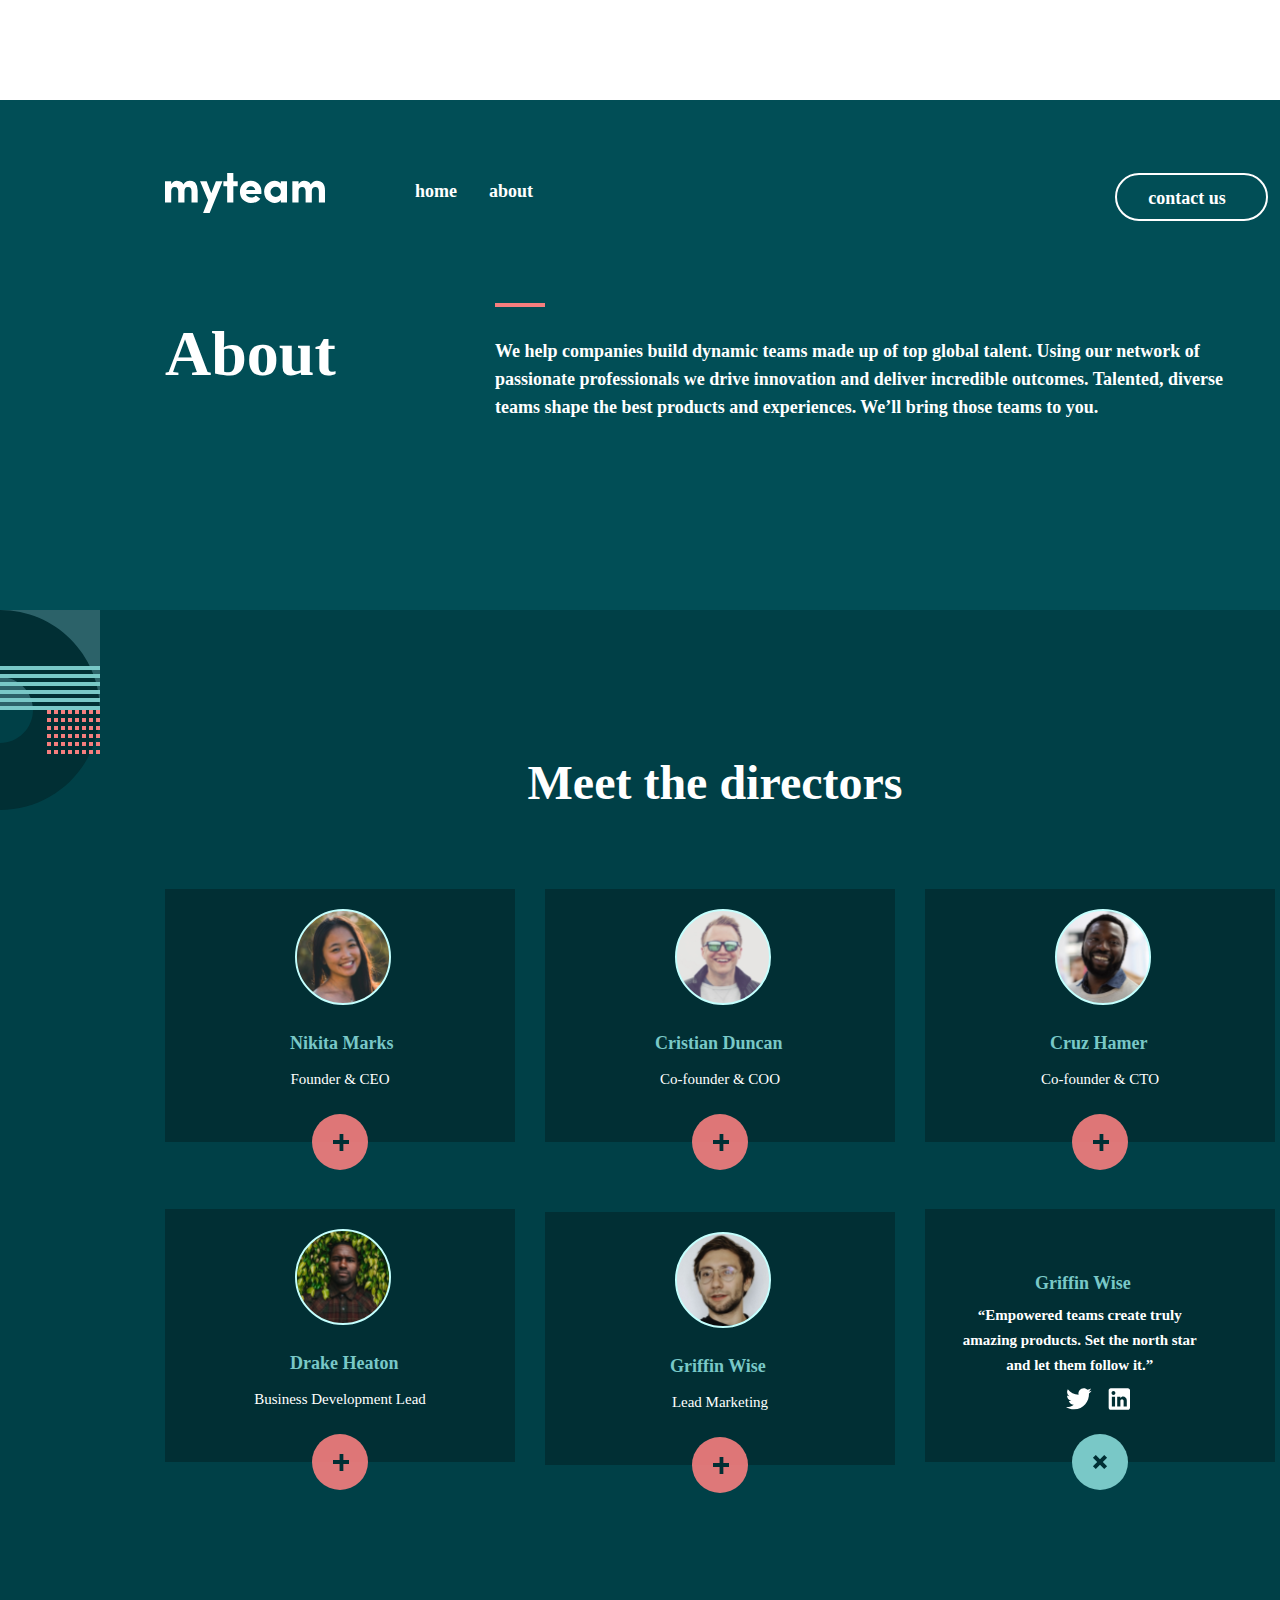
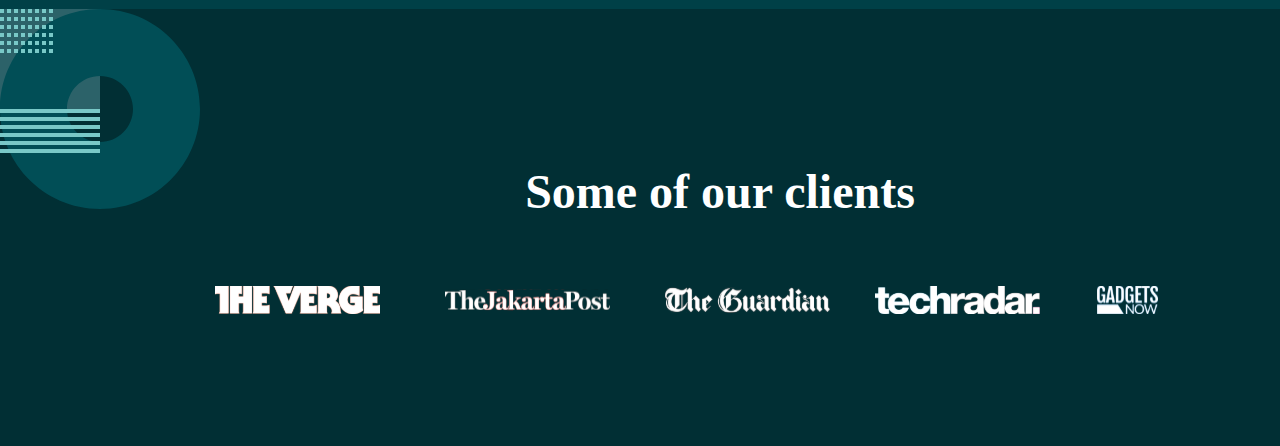
==== pages/about.html @ f1528652 "fbvb" ====
<!DOCTYPE html>
<html lang="en">
  <head>
    <meta charset="UTF-8" />
    <meta http-equiv="X-UA-Compatible" content="IE=edge" />
    <meta name="viewport" content="width=device-width, initial-scale=1.0" />
    <title>Document</title>
    <link rel="stylesheet" href="../css/main.css" />
  </head>
  <body>
    <header>
      <div class="container about">
        <div class="about_ichki">
          <img src="../images/logo-h.svg" alt="" />
          <div class="about1">
            <nav>
              <ul class="about_list">
                <li class="about_items"><a href="">home</a></li>
                <li class="about_items"><a href="">about</a></li>
              </ul>
            </nav>
          </div>
          <div class="btn">
            <p class="btn_text">contact us</p>
          </div>
          <h2 class="about2_about">About</h2>
          <p class="df"></p>
          <p class="fd">
            We help companies build dynamic teams made up of top global talent.
            Using our network of passionate professionals we drive innovation
            and deliver incredible outcomes. Talented, diverse teams shape the
            best products and experiences. We’ll bring those teams to you.
          </p>
          <img class="about2_img" src="../images/dumalog19.svg" alt="" />
        </div>
      </div>
    </header>
    <main>
      <div class="container main">
        <img class="main-img_about" src="../images/dumalog29.svg" alt="" />
        <div class="main_ichki">
          <p class="the">Meet the directors</p>
          <div class="main_rk1">
            <img class="nikita" src="../images/nikita.svg" alt="" />
            <p class="nikita_text">Nikita Marks</p>
            <p class="nikita_text2">Founder & CEO</p>
            <img class="nikita_plyus" src="../images/Group11.svg" alt="" />
          </div>
          <div class="main_rk2">
            <img class="nikita2" src="../images/cristian.svg" alt="" />
            <p class="nikita_text_2">Cristian Duncan</p>
            <p class="nikita_text3">Co-founder & COO</p>
            <img class="nikita_plyus" src="../images/Group11.svg" alt="" />
          </div>
          <div class="main_rk3">
            <img class="nikita22" src="../images/cruz.svg" alt="" />
            <p class="nikita_text_22">Cruz Hamer</p>
            <p class="nikita_text33">Co-founder & CTO</p>
            <img class="nikita_plyus" src="../images/Group11.svg" alt="" />
          </div>
          <div class="main_rk4">
            <img class="nikita22" src="../images/drake.svg" alt="" />
            <p class="nikita_text_22">Drake Heaton</p>
            <p class="nikita_text33">Business Development Lead</p>
            <img class="nikita_plyus" src="../images/Group11.svg" alt="" />
          </div>
          <div class="main_rk5">
            <img class="nikita22" src="../images/griffin.svg" alt="" />
            <p class="nikita_text_22">Griffin Wise</p>
            <p class="nikita_text33">Lead Marketing</p>
            <img class="nikita_plyus" src="../images/Group11.svg" alt="" />
          </div>
          <div class="main_rk6">
            <p class="nikita_text_222">Griffin Wise</p>
            <p class="nikita_text333">
              “Empowered teams create truly amazing products. Set the north star
              and let them follow it.”
            </p>
            <img class="nikita_plyus" src="../images/kok.svg" alt="" />
            <img class="lela" src="../images/Group09.svg" alt="" />
          </div>
          <img class="aq" src="../images/directors-rect.svg" alt="" />
        </div>
      </div>
      <div class="container main2">
        <img class="cli" src="../images/clients-circle.svg" alt="" />
        <p class="of">Some of our clients</p>
        <img class="ver" src="../images/the-verge.svg" alt="">
        <img class="ver2" src="../images/the-jakarta-post.svg" alt="">
        <img class="ver3" src="../images/the-guardian.svg" alt="">
        <img class="ver4" src="../images/techradar.svg" alt="">
        <img class="ver5" src="../images/gadgets-now.svg" alt="">




      </div>
    </main>
    <footer></footer>
  </body>
</html>
---- css/main.css ----
@charset "UTF-8";
/*
* Prefixed by https://autoprefixer.github.io
* PostCSS: v8.4.14,
* Autoprefixer: v10.4.7
* Browsers: last 4 version
*/
/*! normalize.css v8.0.1 | MIT License | github.com/necolas/normalize.css */
/* Document
   ========================================================================== */
/**
 * 1. Correct the line height in all browsers.
 * 2. Prevent adjustments of font size after orientation changes in iOS.
 */
html {
  line-height: 1.15; /* 1 */
  -webkit-text-size-adjust: 100%; /* 2 */
}

/* Sections
   ========================================================================== */
/**
 * Remove the margin in all browsers.
 */
body {
  margin: 0;
}

/**
 * Render the `main` element consistently in IE.
 */
main {
  display: block;
}

/**
 * Correct the font size and margin on `h1` elements within `section` and
 * `article` contexts in Chrome, Firefox, and Safari.
 */
h1 {
  font-size: 2em;
  margin: 0.67em 0;
}

/* Grouping content
   ========================================================================== */
/**
 * 1. Add the correct box sizing in Firefox.
 * 2. Show the overflow in Edge and IE.
 */
hr {
  box-sizing: content-box; /* 1 */
  height: 0; /* 1 */
  overflow: visible; /* 2 */
}

/**
 * 1. Correct the inheritance and scaling of font size in all browsers.
 * 2. Correct the odd `em` font sizing in all browsers.
 */
pre {
  font-family: monospace, monospace; /* 1 */
  font-size: 1em; /* 2 */
}

/* Text-level semantics
   ========================================================================== */
/**
 * Remove the gray background on active links in IE 10.
 */
a {
  background-color: transparent;
}

/**
 * 1. Remove the bottom border in Chrome 57-
 * 2. Add the correct text decoration in Chrome, Edge, IE, Opera, and Safari.
 */
abbr[title] {
  border-bottom: none; /* 1 */
  text-decoration: underline; /* 2 */
  -webkit-text-decoration: underline dotted;
  text-decoration: underline dotted; /* 2 */
}

/**
 * Add the correct font weight in Chrome, Edge, and Safari.
 */
b,
strong {
  font-weight: bolder;
}

/**
 * 1. Correct the inheritance and scaling of font size in all browsers.
 * 2. Correct the odd `em` font sizing in all browsers.
 */
code,
kbd,
samp {
  font-family: monospace, monospace; /* 1 */
  font-size: 1em; /* 2 */
}

/**
 * Add the correct font size in all browsers.
 */
small {
  font-size: 80%;
}

/**
 * Prevent `sub` and `sup` elements from affecting the line height in
 * all browsers.
 */
sub,
sup {
  font-size: 75%;
  line-height: 0;
  position: relative;
  vertical-align: baseline;
}

sub {
  bottom: -0.25em;
}

sup {
  top: -0.5em;
}

/* Embedded content
   ========================================================================== */
/**
 * Remove the border on images inside links in IE 10.
 */
img {
  border-style: none;
}

/* Forms
   ========================================================================== */
/**
 * 1. Change the font styles in all browsers.
 * 2. Remove the margin in Firefox and Safari.
 */
button,
input,
optgroup,
select,
textarea {
  font-family: inherit; /* 1 */
  font-size: 100%; /* 1 */
  line-height: 1.15; /* 1 */
  margin: 0; /* 2 */
}

/**
 * Show the overflow in IE.
 * 1. Show the overflow in Edge.
 */
button,
input {
  /* 1 */
  overflow: visible;
}

/**
 * Remove the inheritance of text transform in Edge, Firefox, and IE.
 * 1. Remove the inheritance of text transform in Firefox.
 */
button,
select {
  /* 1 */
  text-transform: none;
}

/**
 * Correct the inability to style clickable types in iOS and Safari.
 */
button,
[type=button],
[type=reset],
[type=submit] {
  -webkit-appearance: button;
}

/**
 * Remove the inner border and padding in Firefox.
 */
button::-moz-focus-inner,
[type=button]::-moz-focus-inner,
[type=reset]::-moz-focus-inner,
[type=submit]::-moz-focus-inner {
  border-style: none;
  padding: 0;
}

/**
 * Restore the focus styles unset by the previous rule.
 */
button:-moz-focusring,
[type=button]:-moz-focusring,
[type=reset]:-moz-focusring,
[type=submit]:-moz-focusring {
  outline: 1px dotted ButtonText;
}

/**
 * Correct the padding in Firefox.
 */
fieldset {
  padding: 0.35em 0.75em 0.625em;
}

/**
 * 1. Correct the text wrapping in Edge and IE.
 * 2. Correct the color inheritance from `fieldset` elements in IE.
 * 3. Remove the padding so developers are not caught out when they zero out
 *    `fieldset` elements in all browsers.
 */
legend {
  box-sizing: border-box; /* 1 */
  color: inherit; /* 2 */
  display: table; /* 1 */
  max-width: 100%; /* 1 */
  padding: 0; /* 3 */
  white-space: normal; /* 1 */
}

/**
 * Add the correct vertical alignment in Chrome, Firefox, and Opera.
 */
progress {
  vertical-align: baseline;
}

/**
 * Remove the default vertical scrollbar in IE 10+.
 */
textarea {
  overflow: auto;
}

/**
 * 1. Add the correct box sizing in IE 10.
 * 2. Remove the padding in IE 10.
 */
[type=checkbox],
[type=radio] {
  box-sizing: border-box; /* 1 */
  padding: 0; /* 2 */
}

/**
 * Correct the cursor style of increment and decrement buttons in Chrome.
 */
[type=number]::-webkit-inner-spin-button,
[type=number]::-webkit-outer-spin-button {
  height: auto;
}

/**
 * 1. Correct the odd appearance in Chrome and Safari.
 * 2. Correct the outline style in Safari.
 */
[type=search] {
  -webkit-appearance: textfield; /* 1 */
  outline-offset: -2px; /* 2 */
}

/**
 * Remove the inner padding in Chrome and Safari on macOS.
 */
[type=search]::-webkit-search-decoration {
  -webkit-appearance: none;
}

/**
 * 1. Correct the inability to style clickable types in iOS and Safari.
 * 2. Change font properties to `inherit` in Safari.
 */
::-webkit-file-upload-button {
  -webkit-appearance: button; /* 1 */
  font: inherit; /* 2 */
}

/* Interactive
   ========================================================================== */
/*
 * Add the correct display in Edge, IE 10+, and Firefox.
 */
details {
  display: block;
}

/*
 * Add the correct display in all browsers.
 */
summary {
  display: list-item;
}

/* Misc
   ========================================================================== */
/**
 * Add the correct display in IE 10+.
 */
template {
  display: none;
}

/**
 * Add the correct display in IE 10.
 */
[hidden] {
  display: none;
}

body * {
  margin: 0;
  padding: 0;
  box-sizing: border-box;
}
body html {
  height: 100%;
  scroll-behavior: smooth;
}
body ul,
body ol {
  list-style: none;
}
body a {
  text-decoration: none;
  color: inherit;
}

.container {
  display: flex;
  margin-left: auto;
  margin-right: auto;
}

.header-container {
  /* Mask */
  position: absolute;
  width: 1440px;
  height: 700px;
  left: 0px;
  right: 0%;
  top: 100px;
  bottom: 0%;
  background: rgb(1, 78, 86);
}
.header-container .header_logo {
  /* Group 29 */
  position: absolute;
  width: 1110px;
  height: 48px;
  left: 165px;
  right: 165px;
  top: 73px;
  bottom: 2404px;
}
.header-container .logo_img {
  /* myteam */
  position: absolute;
  width: 159.95px;
  height: 40px;
  left: 16px;
  right: -164.95px;
  top: 10px;
  bottom: -77px;
}
.header-container .nav_item {
  display: flex;
  margin-top: 15px;
  margin-left: 250px;
  gap: 30px;
}
.header-container .nav_list {
  /* home */
  width: 49px;
  height: 28px;
  left: 400px;
  right: 6%;
  top: 100px;
  bottom: 0;
  color: rgb(255, 255, 255);
  font-family: Livvic;
  font-size: 18px;
  font-weight: 600;
  line-height: 28px;
  letter-spacing: 0px;
  text-align: left;
}
.header-container .rectangle {
  /* Rectangle */
  position: absolute;
  width: 153px;
  height: 48px;
  left: 940px;
  top: 0px;
  box-sizing: border-box;
  border: 2px solid rgb(255, 255, 255);
  border-radius: 24px;
}
.header-container .rectangle-text {
  /* contact us */
  position: absolute;
  width: 88px;
  height: 28px;
  left: 20.92%;
  right: 21.57%;
  top: 9px;
  bottom: 11px;
  color: rgb(255, 255, 255);
  font-family: Livvic;
  font-size: 18px;
  font-weight: 600;
  line-height: 28px;
  letter-spacing: 0px;
  text-align: left;
}
.header-container .logo_dumalog {
  position: absolute;
  left: 0px;
  right: -100px;
  top: 250px;
  bottom: -250px;
}
.header-container .logo_img1 {
  /* Find the best talent */
  position: absolute;
  width: 635px;
  height: 200px;
  left: 165px;
  right: 310px;
  top: 250px;
  bottom: -250px;
  font-family: Livvic;
  font-size: 100px;
  font-weight: 700;
  line-height: 100px;
  letter-spacing: 0px;
  text-align: left;
}
.header-container .logo-text1 {
  /* Find the best talent */
  position: absolute;
  width: 635px;
  height: 200px;
  left: 150px;
  right: 310px;
  top: 250px;
  bottom: -250px;
  font-family: Livvic;
  font-size: 100px;
  font-weight: 700;
  line-height: 100px;
  letter-spacing: 0px;
  text-align: left;
  color: azure;
}
.header-container .talant {
  color: rgb(246, 126, 126);
}
.header-container .hr {
  /* Rectangle */
  position: absolute;
  width: 50px;
  height: 4px;
  left: 930px;
  right: 88.76%;
  top: 280px;
  bottom: 97.95%;
  background: rgb(111, 215, 214);
}
.header-container .header-text-p {
  /* Finding the right pe */
  position: absolute;
  width: 445px;
  height: 112px;
  left: 840px;
  right: 0%;
  top: 348px;
  bottom: 0;
  color: rgb(255, 255, 255);
  font-family: Livvic;
  font-size: 18px;
  font-weight: 600;
  line-height: 28px;
  letter-spacing: 0px;
  text-align: left;
}
.header-container .logo_dumakog_2 {
  /* Oval Copy 2 */
  position: absolute;
  left: 920.51px;
  right: -1050.51px;
  top: 600px;
  bottom: -600px;
}

.sektion1 {
  /* Mask */
  position: absolute;
  width: 1440px;
  height: 684px;
  left: 0px;
  right: 0%;
  top: 798px;
  bottom: 0%;
  background: rgb(1, 47, 52);
}
.sektion1 .sektion_ichki {
  /* Group 19 */
  position: absolute;
  width: 1110px;
  height: 404px;
  left: 165px;
  top: 140px;
  bottom: -560px;
}
.sektion1 .sektion-text-p {
  /* Build & manage distr */
  position: absolute;
  width: 445px;
  height: 144px;
  left: 0px;
  right: -165px;
  top: 60px;
  bottom: -840px;
  color: rgb(255, 255, 255);
  font-family: Livvic;
  font-size: 48px;
  font-weight: 700;
  line-height: 48px;
  letter-spacing: 0px;
  text-align: left;
}
.sektion1 .rk {
  /* Rectangle */
  position: absolute;
  /* Rectangle */
  position: absolute;
  width: 50px;
  height: 4px;
  left: 0%;
  right: 88.76%;
  top: 10px;
  bottom: 97.95%;
  background: rgb(246, 126, 126);
}
.sektion1 .brat {
  /* Rectangle */
  position: absolute;
  width: 156px;
  height: 64px;
  left: 525px;
  right: -735px;
  top: 60px;
  bottom: -898px;
}
.sektion1 .brat_text {
  /* Experienced Individu */
  position: absolute;
  width: 445px;
  height: 28px;
  left: 650px;
  right: 0%;
  top: 50px;
  bottom: 66px;
  color: rgb(246, 126, 126);
  font-family: Livvic;
  font-size: 18px;
  font-weight: 700;
  line-height: 28px;
  letter-spacing: 0px;
  text-align: left;
}
.sektion1 .brat_text-p {
  /* Our network is made */
  position: absolute;
  width: 445px;
  height: 50px;
  left: 650px;
  right: 0%;
  top: 84px;
  bottom: 0;
  color: rgb(255, 255, 255);
  font-family: Livvic;
  font-size: 15px;
  font-weight: 600;
  line-height: 25px;
  letter-spacing: 0px;
  text-align: left;
  opacity: 0.8;
}
.sektion1 .brat2 {
  /* Combined Shape */
  position: absolute;
  width: 56px;
  height: 56px;
  left: 575px;
  right: -719px;
  top: 175px;
  bottom: -1008px;
}
.sektion1 .brat2_text-p {
  /* Easy to Implement */
  position: absolute;
  width: 445px;
  height: 28px;
  left: 650px;
  right: 0%;
  top: 170px;
  bottom: 66px;
  color: rgb(246, 126, 126);
  font-family: Livvic;
  font-size: 18px;
  font-weight: 700;
  line-height: 28px;
  letter-spacing: 0px;
  text-align: left;
}
.sektion1 .brat2_text-p2 {
  /* Our processes have b */
  position: absolute;
  width: 445px;
  height: 50px;
  left: 650px;
  right: 0%;
  top: 204px;
  bottom: 0;
  color: rgb(255, 255, 255);
  font-family: Livvic;
  font-size: 15px;
  font-weight: 600;
  line-height: 25px;
  letter-spacing: 0px;
  text-align: left;
  opacity: 0.8;
}
.sektion1 .brat3 {
  /* icon-feature-productivity */
  position: absolute;
  width: 72px;
  height: 72px;
  left: 560px;
  right: -267px;
  top: 280px;
  bottom: -1128px;
}
.sektion1 .brat3-p {
  /* Enhanced Productivit */
  position: absolute;
  width: 445px;
  height: 28px;
  left: 650px;
  right: 0%;
  top: 280px;
  bottom: 66px;
  color: rgb(246, 126, 126);
  font-family: Livvic;
  font-size: 18px;
  font-weight: 700;
  line-height: 28px;
  letter-spacing: 0px;
  text-align: left;
}
.sektion1 .brat3-2 {
  /* Our customized platf */
  position: absolute;
  width: 445px;
  height: 50px;
  left: 650px;
  right: 0%;
  top: 316px;
  bottom: 0;
  opacity: 0.8;
  color: rgb(255, 255, 255);
  font-family: Livvic;
  font-size: 15px;
  font-weight: 600;
  line-height: 25px;
  letter-spacing: 0px;
  text-align: left;
}
.sektion1 .dumalag22 {
  /* Group 8 */
  position: absolute;
  left: 1173px;
  right: -100px;
  top: 300px;
  bottom: 0;
}

.sektion2 {
  /* Mask */
  position: absolute;
  width: 1440px;
  height: 745px;
  left: 0%;
  right: 0%;
  top: 1482px;
  bottom: 0%;
  background: rgb(0, 64, 71);
}
.sektion2 .tortburchag {
  /* reviews-bg-left */
  position: absolute;
  width: 147px;
  height: 100px;
}
.sektion2 .sektion2_ichki {
  position: absolute;
  width: 1110px;
  height: 465px;
  left: 165px;
  right: 165px;
  top: 148px;
  bottom: 536px;
}
.sektion2 .ichki_text {
  /* Delivering real resu */
  position: absolute;
  width: 932px;
  height: 96px;
  left: 104px;
  right: -76px;
  top: 0px;
  bottom: -1155px;
  font-family: Livvic;
  font-size: 48px;
  font-weight: 700;
  line-height: 48px;
  letter-spacing: 0px;
  text-align: center;
  color: aliceblue;
}
.sektion2 .ichk_text_s {
  color: rgb(121, 200, 199);
}
.sektion2 .ichki_koment {
  /* Group 23 */
  position: relative;
  width: 1110px;
  height: 313px;
  top: 160px;
}
.sektion2 .ichki_qalampr_img {
  position: absolute;
  width: 67px;
  height: 56px;
  left: 11.94%;
  right: -211.94%;
  top: 0%;
  bottom: 0%;
}
.sektion2 .ichki_text2 {
  /* “The team perfectly */
  position: absolute;
  width: 350px;
  height: 100px;
  left: 0%;
  right: 68.47%;
  top: 36px;
  bottom: 177px;
  color: rgb(255, 255, 255);
  font-family: Livvic;
  font-size: 15px;
  font-weight: 600;
  line-height: 25px;
  letter-spacing: 0px;
  text-align: center;
}
.sektion2 .ichki_text-ism1 {
  /* Kady Baker */
  position: absolute;
  width: 350px;
  height: 28px;
  left: -1%;
  right: 0%;
  top: 160px;
  bottom: 20px;
  color: rgb(121, 200, 199);
  font-family: Livvic;
  font-size: 18px;
  font-weight: 700;
  line-height: 28px;
  letter-spacing: 0px;
  text-align: center;
}
.sektion2 .ichki_text-soxasi {
  /* Product Manager at B */
  position: absolute;
  width: 350px;
  height: 18px;
  left: -1%;
  right: 0%;
  top: 190px;
  bottom: 0;
  color: rgb(255, 255, 255);
  font-family: Livvic;
  font-size: 13px;
  font-weight: 500;
  line-height: 18px;
  letter-spacing: 0px;
  text-align: center;
}
.sektion2 .face {
  /* kady */
  position: absolute;
  width: 62px;
  height: 62px;
  left: 130px;
  top: 240px;
}
.sektion2 .ichki_qalampr2_img {
  position: absolute;
  width: 67px;
  height: 56px;
  left: 46.94%;
  right: -211.94%;
  top: 0%;
  bottom: 0%;
}
.sektion2 .ichki_text3 {
  /* “We needed to automa */
  position: absolute;
  width: 350px;
  height: 100px;
  left: 34.23%;
  right: 34.23%;
  top: 36px;
  bottom: 177px;
  color: rgb(255, 255, 255);
  font-family: Livvic;
  font-size: 15px;
  font-weight: 600;
  line-height: 25px;
  letter-spacing: 0px;
  text-align: center;
}
.sektion2 .ichki_text-ism2 {
  /* Aiysha Reese */
  position: absolute;
  width: 350px;
  height: 28px;
  left: 380px;
  right: 0%;
  top: 160px;
  bottom: 20px;
  color: rgb(121, 200, 199);
  font-family: Livvic;
  font-size: 18px;
  font-weight: 700;
  line-height: 28px;
  letter-spacing: 0px;
  text-align: center;
}
.sektion2 .ichki_text-soxasi2 {
  /* Founder of Manage */
  position: absolute;
  width: 350px;
  height: 18px;
  left: 376px;
  right: 0%;
  top: 190px;
  bottom: 0;
  color: rgb(255, 255, 255);
  font-family: Livvic;
  font-size: 13px;
  font-weight: 500;
  line-height: 18px;
  letter-spacing: 0px;
  text-align: center;
}
.sektion2 .face2 {
  /* kady */
  position: absolute;
  width: 62px;
  height: 62px;
  left: 520px;
  top: 240px;
}
.sektion2 .ichki_qalampr3_img {
  position: absolute;
  width: 67px;
  height: 56px;
  left: 900px;
  right: -211.94%;
  top: 0%;
  bottom: 0%;
}
.sektion2 .ichki_text4 {
  /* “We needed to automa */
  position: absolute;
  width: 350px;
  height: 100px;
  left: 760px;
  right: 34.23%;
  top: 36px;
  bottom: 177px;
  color: rgb(255, 255, 255);
  font-family: Livvic;
  font-size: 15px;
  font-weight: 600;
  line-height: 25px;
  letter-spacing: 0px;
  text-align: center;
}
.sektion2 .ichki_text-ism3 {
  position: absolute;
  width: 350px;
  height: 28px;
  left: 760px;
  right: 0%;
  top: 160px;
  bottom: 20px;
  color: rgb(121, 200, 199);
  font-family: Livvic;
  font-size: 18px;
  font-weight: 700;
  line-height: 28px;
  letter-spacing: 0px;
  text-align: center;
}
.sektion2 .ichki_text-soxasi3 {
  /* Founder of Manage */
  position: absolute;
  width: 350px;
  height: 18px;
  left: 760px;
  right: 0%;
  top: 190px;
  bottom: 0;
  color: rgb(255, 255, 255);
  font-family: Livvic;
  font-size: 13px;
  font-weight: 500;
  line-height: 18px;
  letter-spacing: 0px;
  text-align: center;
}
.sektion2 .face3 {
  /* kady */
  position: absolute;
  width: 62px;
  height: 62px;
  left: 907px;
  top: 240px;
}
.sektion2 .dumalog_rectangle11 {
  /* Oval Copy 2 */
  position: absolute;
  left: 1075px;
  top: 495px;
}

.sektion3 {
  /* Mask */
  position: absolute;
  width: 1440px;
  height: 200px;
  left: 0;
  right: 0;
  top: 2219px;
  bottom: -2129px;
  background: rgb(246, 126, 126);
}
.sektion3 .dumalog99 {
  /* Mask */
  position: absolute;
  left: 0;
  right: 0;
  top: 55px;
  bottom: -2129px;
}
.sektion3 .la {
  /* Group 34 */
  position: relative;
  width: 917px;
  height: 48px;
  left: 250px;
  top: 70px;
}
.sektion3 .la1 {
  color: rgb(1, 47, 52);
  font-family: Livvic;
  font-size: 48px;
  font-weight: 700;
  line-height: 48px;
  letter-spacing: 0px;
  text-align: left;
}
.sektion3 .rk3 {
  /* Rectangle */
  position: absolute;
  width: 153px;
  height: 48px;
  left: 750px;
  top: 0;
  box-sizing: border-box;
  border: 2px solid rgb(1, 47, 52);
  border-radius: 24px;
}
.sektion3 .rk3_text {
  /* contact us */
  position: absolute;
  width: 88px;
  height: 28px;
  left: 20.92%;
  right: 21.57%;
  top: 8px;
  bottom: 11px;
  color: rgb(1, 47, 52);
  font-family: Livvic;
  font-size: 18px;
  font-weight: 600;
  line-height: 28px;
  letter-spacing: 0px;
  text-align: left;
}

.footer {
  /* Rectangle Copy 3 */
  position: absolute;
  width: 1440px;
  height: 196px;
  left: 0;
  right: 0;
  top: 2409px;
  bottom: -229px;
  background: rgb(0, 37, 41);
}
.footer .footer_ichki-div {
  /* Group 30 */
  position: absolute;
  width: 730px;
  height: 100px;
  left: 250px;
  right: 34.23%;
  top: -50px;
  bottom: 0%;
}
.footer .footer_img {
  /* myteam */
  position: absolute;
  width: 159.95px;
  height: 40px;
  left: 160px;
  right: 0.03%;
  top: 50px;
  bottom: 0%;
}
.footer .nav-list_f {
  display: flex;
  gap: 30px;
  top: 100px;
}
.footer .nav-item-li {
  /* home */
  width: 49px;
  height: 28px;
  left: 10%;
  right: 65%;
  top: 100px;
  bottom: 0;
  color: rgb(255, 255, 255);
  font-family: Livvic;
  font-size: 18px;
  font-weight: 600;
  line-height: 28px;
  letter-spacing: 0px;
  text-align: left;
}
.footer .nav_div {
  /* Group 3 */
  position: absolute;
  width: 140px;
  height: 28px;
  left: 165px;
  right: 80.82%;
  top: 50%;
  bottom: 7%;
}
.footer .foter_paragrif {
  right: 0%;
  top: 0;
  bottom: 0;
  opacity: 0.6;
  color: rgb(255, 255, 255);
  font-family: Livvic;
  font-size: 15px;
  font-weight: 600;
  line-height: 25px;
  letter-spacing: 0px;
  text-align: left;
}
.footer .qwl {
  position: absolute;
  width: 104px;
  height: 24px;
  left: 999px;
  top: -50px;
  bottom: 76px;
  display: flex;
  gap: 15px;
}
.footer .pl {
  left: 10px;
  gap: 20px;
}
.footer .lp {
  /* Copyright 2020. All */
  position: absolute;
  width: 255px;
  height: 25px;
  left: -150px;
  right: 0%;
  top: 75px;
  bottom: 0;
  opacity: 0.6;
  color: rgb(255, 255, 255);
  font-family: Livvic;
  font-size: 15px;
  font-weight: 600;
  line-height: 25px;
  letter-spacing: 0px;
  text-align: right;
}

.about {
  /* Mask */
  margin-top: 100px;
  position: absolute;
  width: 1440px;
  height: 517px;
  left: 0%;
  right: 0%;
  top: 0%;
  bottom: 0%;
  background: rgb(1, 78, 86);
}
.about .about_ichki {
  /* Group 29 */
  position: absolute;
  width: 1110px;
  height: 48px;
  left: 165px;
  right: 165px;
  top: 73px;
  bottom: 396px;
}
.about .about1 {
  /* Group 3 */
  position: relative;
  width: 140px;
  height: 28px;
  left: 250px;
  top: -40px;
}
.about .about_list {
  display: flex;
  gap: 25px;
}
.about .about_items {
  /* home */
  width: 49px;
  height: 28px;
  left: 0%;
  right: 65%;
  top: 0;
  bottom: 0;
  color: rgb(255, 255, 255);
  font-family: Livvic;
  font-size: 18px;
  font-weight: 600;
  line-height: 28px;
  letter-spacing: 0px;
  text-align: left;
}
.about .btn {
  /* Rectangle */
  position: absolute;
  width: 153px;
  height: 48px;
  left: 950px;
  top: 0;
  box-sizing: border-box;
  border: 2px solid rgb(255, 255, 255);
  border-radius: 24px;
}
.about .btn_text {
  /* contact us */
  position: absolute;
  width: 88px;
  height: 28px;
  left: 20.92%;
  right: 21.57%;
  top: 9px;
  bottom: 11px;
  color: rgb(255, 255, 255);
  font-family: Livvic;
  font-size: 18px;
  font-weight: 600;
  line-height: 28px;
  letter-spacing: 0px;
  text-align: left;
}
.about .about2_about {
  /* About */
  position: absolute;
  width: 350px;
  height: 100px;
  left: 0px;
  right: 595px;
  top: 131px;
  bottom: -185px;
  color: rgb(255, 255, 255);
  font-family: Livvic;
  font-size: 64px;
  font-weight: 700;
  line-height: 100px;
  letter-spacing: 0px;
  text-align: left;
}
.about .df {
  /* Rectangle */
  position: absolute;
  width: 50px;
  height: 4px;
  left: 330px;
  right: 93.15%;
  top: 130px;
  bottom: 97.44%;
  background: rgb(246, 126, 126);
}
.about .fd {
  /* We help companies bu */
  position: absolute;
  width: 730px;
  height: 112px;
  left: 330px;
  right: 0%;
  top: 164px;
  bottom: 0;
  color: rgb(255, 255, 255);
  font-family: Livvic;
  font-size: 18px;
  font-weight: 600;
  line-height: 28px;
  letter-spacing: 0px;
  text-align: left;
}
.about .about2_img {
  position: absolute;
  left: 1175px;
  top: 244px;
}

.main {
  /* Mask */
  position: absolute;
  width: 1440px;
  height: 1002px;
  left: 0px;
  right: 0px;
  top: 610px;
  bottom: 0%;
  background: rgb(0, 64, 71);
}
.main .main-img_about {
  position: absolute;
}
.main .main_ichki {
  /* Group 18 */
  position: absolute;
  width: 1110px;
  height: 610px;
  left: 165px;
  right: -165px;
  top: 279px;
  bottom: -657px;
}
.main .the {
  /* Meet the directors */
  position: absolute;
  width: 920px;
  height: 48px;
  left: 90px;
  top: -130px;
  bottom: 17px;
  color: rgb(255, 255, 255);
  font-family: Livvic;
  font-size: 48px;
  font-weight: 700;
  line-height: 48px;
  letter-spacing: 0px;
  text-align: center;
}
.main .main_rk1 {
  /* Rectangle */
  position: absolute;
  width: 350px;
  height: 253px;
  left: 0px;
  right: 0%;
  top: 0px;
  bottom: 9.96%;
  background: rgb(1, 47, 52);
}
.main .nikita {
  /* nikita */
  position: absolute;
  width: 96px;
  height: 96px;
  left: 130px;
  top: 20px;
}
.main .nikita_text {
  /* Nikita Marks */
  position: absolute;
  width: 302px;
  height: 28px;
  left: 125px;
  right: 0%;
  top: 140px;
  bottom: 25px;
  color: rgb(121, 200, 199);
  font-family: Livvic;
  font-size: 18px;
  font-weight: 700;
  line-height: 28px;
  letter-spacing: 0px;
}
.main .nikita_text2 {
  /* Founder & CEO */
  position: absolute;
  width: 302px;
  height: 25px;
  left: 24px;
  right: 0%;
  top: 178px;
  bottom: 0;
  color: rgb(255, 255, 255);
  font-family: Livvic;
  font-size: 15px;
  font-weight: 500;
  line-height: 25px;
  letter-spacing: 0px;
  text-align: center;
}
.main .nikita_plyus {
  /* Oval */
  position: absolute;
  width: 56px;
  height: 56px;
  left: 147px;
  right: -147px;
  top: 225px;
  bottom: -225px;
}
.main .main_rk2 {
  /* Rectangle */
  position: absolute;
  width: 350px;
  height: 253px;
  left: 380px;
  right: 0%;
  top: 0px;
  bottom: 9.96%;
  background: rgb(1, 47, 52);
}
.main .nikita2 {
  position: absolute;
  width: 96px;
  height: 96px;
  left: 130px;
  top: 20px;
}
.main .nikita_text_2 {
  /* Nikita Marks */
  position: absolute;
  width: 302px;
  height: 28px;
  left: 110px;
  right: 0%;
  top: 140px;
  bottom: 25px;
  color: rgb(121, 200, 199);
  font-family: Livvic;
  font-size: 18px;
  font-weight: 700;
  line-height: 28px;
  letter-spacing: 0px;
}
.main .nikita_text3 {
  /* Founder & CEO */
  position: absolute;
  width: 302px;
  height: 25px;
  left: 24px;
  right: 0%;
  top: 178px;
  bottom: 0;
  color: rgb(255, 255, 255);
  font-family: Livvic;
  font-size: 15px;
  font-weight: 500;
  line-height: 25px;
  letter-spacing: 0px;
  text-align: center;
}
.main .main_rk3 {
  /* Rectangle */
  position: absolute;
  width: 350px;
  height: 253px;
  left: 760px;
  right: 0%;
  top: 0px;
  bottom: 9.96%;
  background: rgb(1, 47, 52);
}
.main .nikita22 {
  position: absolute;
  width: 96px;
  height: 96px;
  left: 130px;
  top: 20px;
}
.main .nikita_text_22 {
  /* Nikita Marks */
  position: absolute;
  width: 302px;
  height: 28px;
  left: 125px;
  right: 0%;
  top: 140px;
  bottom: 25px;
  color: rgb(121, 200, 199);
  font-family: Livvic;
  font-size: 18px;
  font-weight: 700;
  line-height: 28px;
  letter-spacing: 0px;
}
.main .nikita_text33 {
  /* Founder & CEO */
  position: absolute;
  width: 302px;
  height: 25px;
  left: 24px;
  right: 0%;
  top: 178px;
  bottom: 0;
  color: rgb(255, 255, 255);
  font-family: Livvic;
  font-size: 15px;
  font-weight: 500;
  line-height: 25px;
  letter-spacing: 0px;
  text-align: center;
}
.main .main_rk4 {
  /* Rectangle */
  position: absolute;
  width: 350px;
  height: 253px;
  left: 0px;
  right: 0%;
  top: 320px;
  bottom: 9.96%;
  background: rgb(1, 47, 52);
}
.main .main_rk5 {
  /* Rectangle */
  position: absolute;
  width: 350px;
  height: 253px;
  left: 380px;
  right: 0%;
  top: 323px;
  bottom: 9.96%;
  background: rgb(1, 47, 52);
}
.main .main_rk6 {
  /* Rectangle */
  position: absolute;
  width: 350px;
  height: 253px;
  left: 760px;
  right: 0%;
  top: 320px;
  bottom: 9.96%;
  background: rgb(1, 47, 52);
}
.main .nikita_text_222 {
  /* Nikita Marks */
  position: absolute;
  width: 302px;
  height: 28px;
  left: 110px;
  right: 0%;
  top: 60px;
  bottom: 25px;
  color: rgb(121, 200, 199);
  font-family: Livvic;
  font-size: 18px;
  font-weight: 700;
  line-height: 28px;
  letter-spacing: 0px;
}
.main .nikita_text333 {
  /* “Empowered teams cre */
  position: absolute;
  width: 254px;
  height: 75px;
  left: 7.95%;
  right: 7.95%;
  top: 94px;
  bottom: 44px;
  color: rgb(255, 255, 255);
  font-family: Livvic;
  font-size: 15px;
  font-weight: 600;
  line-height: 25px;
  letter-spacing: 0px;
  text-align: center;
}
.main .aq {
  position: absolute;
  top: 620px;
  left: 1125px;
}
.main .lela {
  /* Path */
  position: absolute;
  width: 64px;
  height: 29.5px;
  left: 141px;
  right: -85px;
  top: 175px;
  bottom: -134.5px;
}

.main2 {
  /* Mask */
  position: absolute;
  width: 1440px;
  height: 437px;
  left: 0;
  right: 0;
  top: 1609px;
  bottom: -1519px;
  background: rgb(1, 47, 52);
}
.main2 .cli {
  /* Oval Copy 2 */
  position: absolute;
  width: 200px;
  height: 200px;
  left: 0;
  right: 0;
  top: 0px;
  bottom: -1519px;
}
.main2 .of {
  /* Some of our clients */
  position: absolute;
  width: 920px;
  height: 48px;
  left: 260px;
  right: 260px;
  top: 159px;
  bottom: -1270px;
  color: rgb(255, 255, 255);
  font-family: Livvic;
  font-size: 48px;
  font-weight: 700;
  line-height: 48px;
  letter-spacing: 0px;
  text-align: center;
}
.main2 .ver {
  /* Bitmap */
  position: absolute;
  width: 165px;
  height: 28px;
  left: 215px;
  right: -165px;
  top: 277px;
  bottom: -1777px;
}
.main2 .ver2 {
  position: absolute;
  width: 165px;
  height: 28px;
  left: 445px;
  right: -165px;
  top: 277px;
  bottom: -1777px;
}
.main2 .ver3 {
  position: absolute;
  width: 165px;
  height: 28px;
  left: 665px;
  right: -165px;
  top: 277px;
  bottom: -1777px;
}
.main2 .ver4 {
  position: absolute;
  width: 165px;
  height: 28px;
  left: 875px;
  right: -165px;
  top: 277px;
  bottom: -1777px;
}
.main2 .ver5 {
  position: absolute;
  width: 165px;
  height: 28px;
  left: 1045px;
  right: -165px;
  top: 277px;
  bottom: -1777px;
}

* {
  margin: 0;
  padding: 0;
  box-sizing: border-box;
}

html {
  height: 100%;
  scroll-behavior: smooth;
}

body {
  display: flex;
  justify-content: center;
  align-items: center;
  background: #fff;
}

ul,
ol {
  list-style: none;
}

a {
  text-decoration: none;
  color: inherit;
}/*# sourceMappingURL=main.css.map */
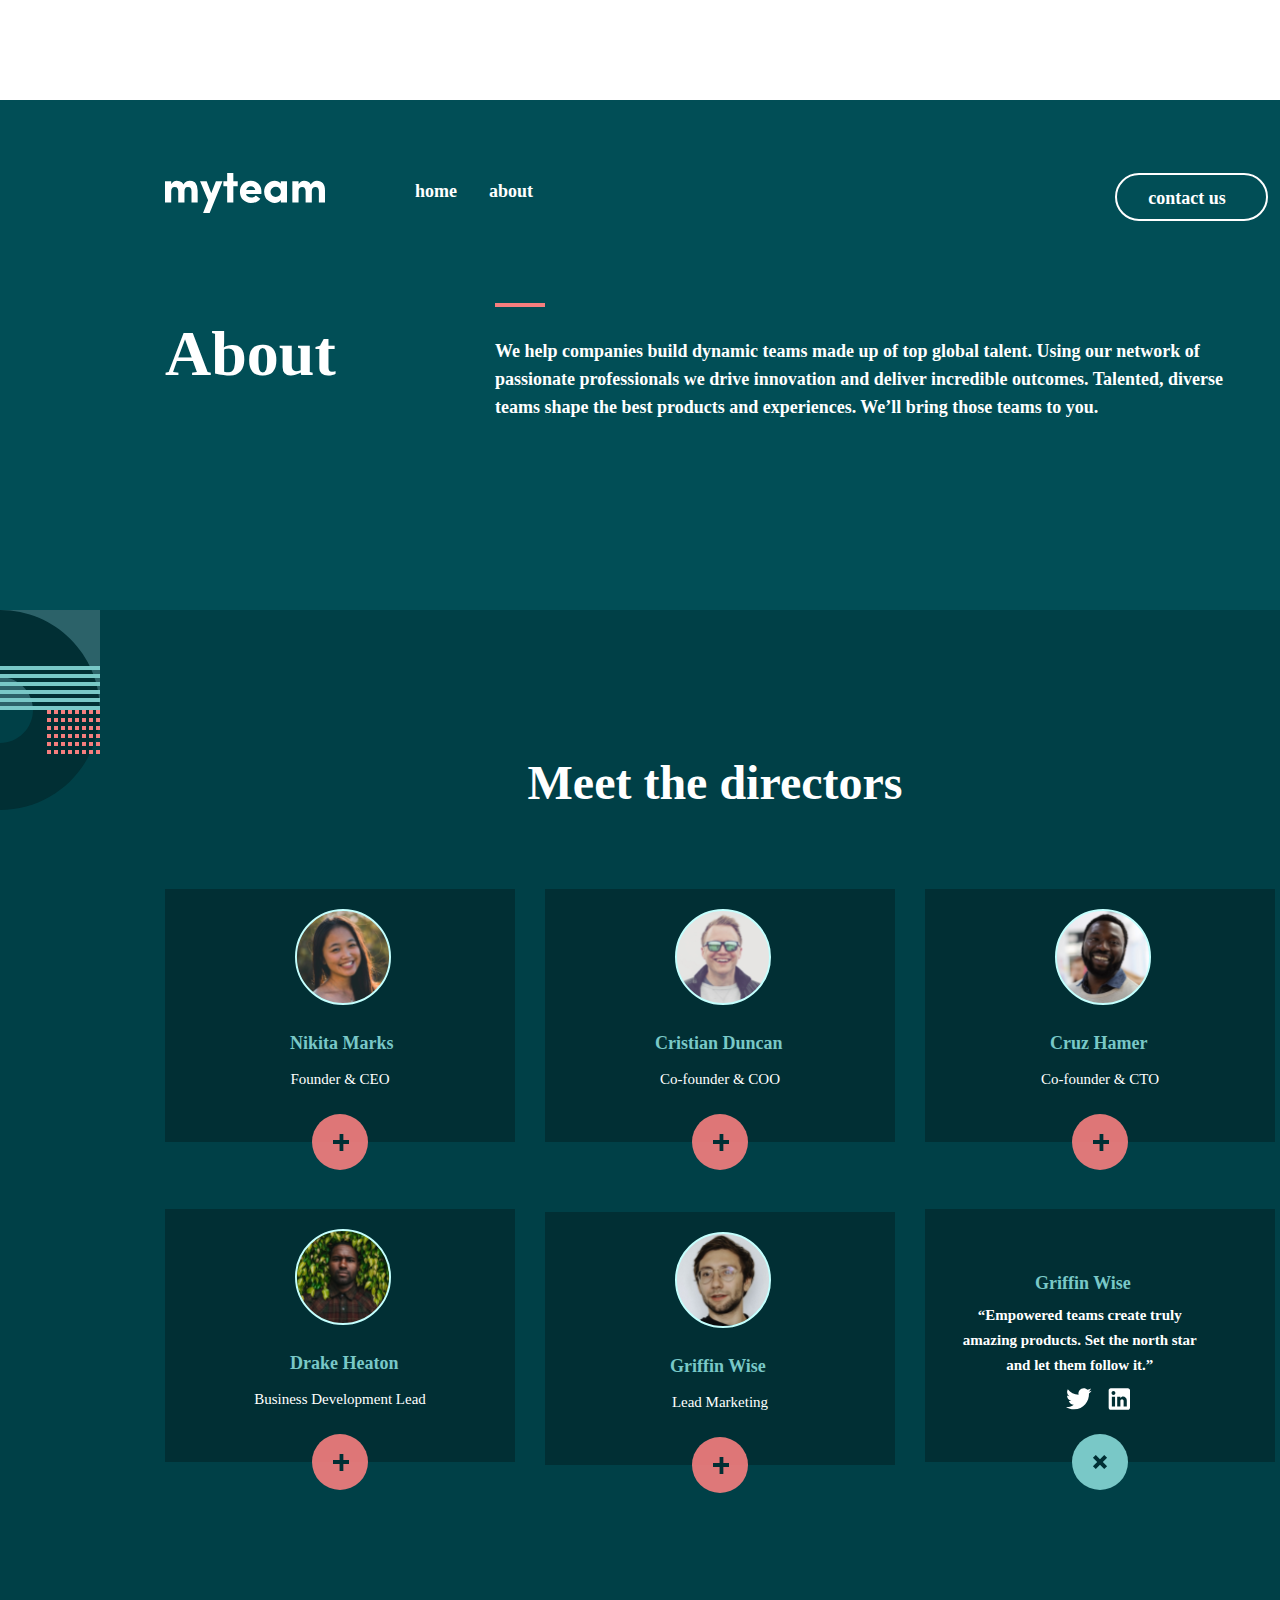
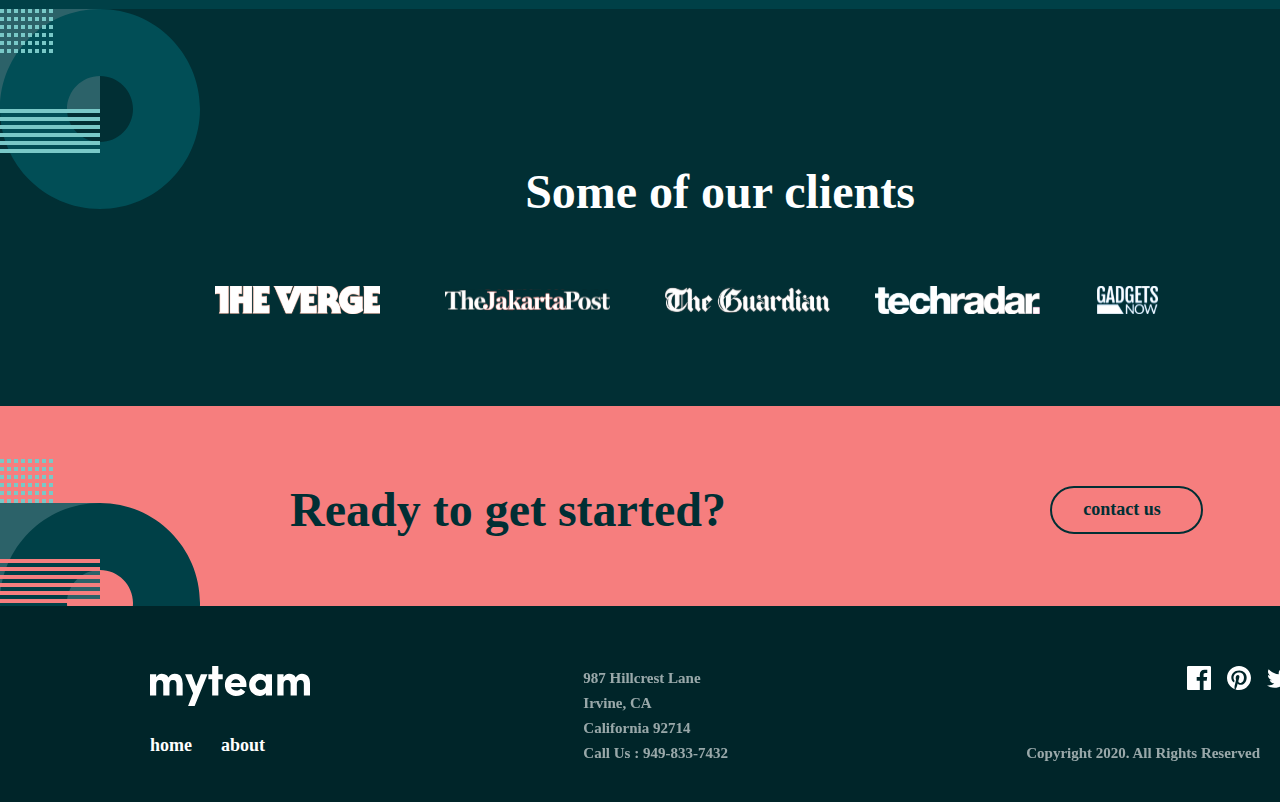
==== commit 2709d9f4: "gfhb" ====
--- a/pages/about.html
+++ b/pages/about.html
@@ -90,12 +90,38 @@
         <img class="ver3" src="../images/the-guardian.svg" alt="">
         <img class="ver4" src="../images/techradar.svg" alt="">
         <img class="ver5" src="../images/gadgets-now.svg" alt="">
-
-
-
-
+      </div>
+            <div class="container sektion5">
+                <img class="our" src="../images/dumalog99.svg" alt="">
+                <div class="uor">
+                    <h3 class="qwer">Ready to get started?</h3>
+                    <div class="rew">
+                        <p class="qaz">contact us</p>
+                    </div>
+                </div>
+        </div>
       </div>
     </main>
-    <footer></footer>
+    <footer>
+        <div class="container about_foter">
+            <div class="about_foter-ichki">
+                <img class="lp" src="../images/logo-h.svg" alt="">
+                <div class="divcha">
+                    <nav>
+                        <ul class="about_list">
+                            <li class="about_item"><a href="">home</a></li>
+                            <li class="about_item"><a href="">about</a></li>
+                        </ul>
+                    </nav>
+                </div>
+                <p class="sd">987  Hillcrest Lane <br> Irvine, CA <br> California 92714 
+                    <br> Call Us : 949-833-7432</p>
+                    <img class="opq" src="../images/icon-facebook.svg" alt="">
+                    <img class="ilp" src="../images/icon-pinterest.svg" alt="">
+                    <img class="lo" src="../images/icon-twitter.svg" alt="">
+                    <p class="plo">Copyright 2020. All Rights Reserved</p>
+            </div>
+        </div>
+    </footer>
   </body>
 </html>
--- a/css/main.css
+++ b/css/main.css
@@ -1632,6 +1632,400 @@
   bottom: -1777px;
 }
 
+.sektion5 {
+  /* Mask */
+  position: absolute;
+  width: 1440px;
+  height: 200px;
+  left: 0;
+  right: 0;
+  top: 2006px;
+  bottom: -1956px;
+  background: rgb(246, 126, 126);
+}
+.sektion5 .our {
+  /* Oval Copy 2 */
+  position: absolute;
+  width: 200px;
+  height: 150px;
+  left: 0;
+  right: 0;
+  top: 50px;
+  bottom: -2056px;
+}
+.sektion5 .uor {
+  /* Group 34 */
+  position: relative;
+  width: 917px;
+  height: 48px;
+  left: 290px;
+  top: 80px;
+}
+.sektion5 .qwer {
+  /* Ready to get started */
+  position: absolute;
+  width: 504px;
+  height: 48px;
+  left: 0%;
+  right: 45.04%;
+  top: 0;
+  bottom: 0;
+  color: rgb(1, 47, 52);
+  font-family: Livvic;
+  font-size: 48px;
+  font-weight: 700;
+  line-height: 48px;
+  letter-spacing: 0px;
+  text-align: left;
+}
+.sektion5 .rew {
+  /* Rectangle */
+  position: absolute;
+  width: 153px;
+  height: 48px;
+  left: 760px;
+  top: 0;
+  box-sizing: border-box;
+  border: 2px solid rgb(1, 47, 52);
+  border-radius: 24px;
+}
+.sektion5 .qaz {
+  /* contact us */
+  position: absolute;
+  width: 88px;
+  height: 28px;
+  left: 20.92%;
+  right: 21.57%;
+  top: 7px;
+  bottom: 11px;
+  color: rgb(1, 47, 52);
+  font-family: Livvic;
+  font-size: 18px;
+  font-weight: 600;
+  line-height: 28px;
+  letter-spacing: 0px;
+  text-align: left;
+}
+
+.about_foter {
+  /* Rectangle Copy 3 */
+  position: absolute;
+  width: 1440px;
+  height: 196px;
+  left: 0;
+  right: 0;
+  top: 2206px;
+  bottom: -2156px;
+  background: rgb(0, 37, 41);
+}
+.about_foter .about_foter-ichki {
+  /* Group 32 */
+  position: relative;
+  width: 1110px;
+  height: 100px;
+  left: 150px;
+  top: 60px;
+}
+.about_foter .divcha {
+  /* Group 3 */
+  position: absolute;
+  width: 140px;
+  height: 28px;
+  left: 0%;
+  right: 80.82%;
+  top: 65%;
+  bottom: 7%;
+  display: flex;
+}
+.about_foter .about_list {
+  display: flex;
+  gap: 20px;
+}
+.about_foter .about_item {
+  width: 51px;
+  height: 28px;
+  left: 63.57%;
+  right: 0%;
+  top: 0;
+  bottom: 0;
+  color: rgb(255, 255, 255);
+  font-family: Livvic;
+  font-size: 18px;
+  font-weight: 600;
+  line-height: 28px;
+  letter-spacing: 0px;
+  text-align: left;
+}
+.about_foter .sd {
+  /* 987 Hillcrest Lane I */
+  position: absolute;
+  width: 445px;
+  height: 100px;
+  left: 39.04%;
+  right: 0%;
+  top: 0;
+  bottom: 0;
+  opacity: 0.6;
+  color: rgb(255, 255, 255);
+  font-family: Livvic;
+  font-size: 15px;
+  font-weight: 600;
+  line-height: 25px;
+  letter-spacing: 0px;
+  text-align: left;
+}
+.about_foter .opq {
+  /* Path */
+  position: absolute;
+  width: 24px;
+  height: 24px;
+  left: 1037px;
+  top: 0%;
+  bottom: 0%;
+}
+.about_foter .ilp {
+  position: absolute;
+  width: 24px;
+  height: 24px;
+  left: 1077px;
+}
+.about_foter .lo {
+  position: absolute;
+  width: 24px;
+  height: 24px;
+  left: 1117px;
+}
+.about_foter .plo {
+  /* Copyright 2020. All */
+  position: absolute;
+  width: 255px;
+  height: 25px;
+  left: 77.03%;
+  right: 0%;
+  top: 75px;
+  bottom: 0;
+  opacity: 0.6;
+  color: rgb(255, 255, 255);
+  font-family: Livvic;
+  font-size: 15px;
+  font-weight: 600;
+  line-height: 25px;
+  letter-spacing: 0px;
+  text-align: right;
+}
+
+.kontakt {
+  /* Mask */
+  position: absolute;
+  width: 1440px;
+  height: 789px;
+  left: 0%;
+  right: 0%;
+  top: 10%;
+  bottom: 0%;
+  background: rgb(1, 78, 86);
+}
+.kontakt .kotakt_header {
+  /* Group 29 */
+  position: absolute;
+  width: 1110px;
+  height: 48px;
+  left: 165px;
+  right: 165px;
+  top: 73px;
+  bottom: 864px;
+}
+.kontakt .kontakt_list {
+  display: flex;
+  gap: 25px;
+}
+.kontakt .kontakt_item {
+  width: 51px;
+  height: 28px;
+  left: 63.57;
+  right: 0%;
+  top: 0;
+  bottom: 0;
+  color: rgb(255, 255, 255);
+  font-family: Livvic;
+  font-size: 18px;
+  font-weight: 600;
+  line-height: 28px;
+  letter-spacing: 0px;
+  text-align: left;
+}
+.kontakt .pls {
+  margin-left: 230px;
+  margin-top: -35px;
+}
+.kontakt .kontakt_btn {
+  /* Rectangle */
+  position: absolute;
+  width: 153px;
+  height: 48px;
+  left: 957px;
+  top: 0;
+  box-sizing: border-box;
+  border: 2px solid rgb(255, 255, 255);
+  border-radius: 24px;
+}
+.kontakt .kontakt-p {
+  /* contact us */
+  position: absolute;
+  width: 88px;
+  height: 28px;
+  left: 20.92%;
+  right: 21.57%;
+  top: 9px;
+  bottom: 11px;
+  color: rgb(255, 255, 255);
+  font-family: Livvic;
+  font-size: 18px;
+  font-weight: 600;
+  line-height: 28px;
+  letter-spacing: 0px;
+  text-align: left;
+}
+.kontakt .dumalog77 {
+  /* Oval Copy 2 */
+  position: absolute;
+  left: -165px;
+  top: 185px;
+}
+.kontakt .kontakt_ichki1 {
+  /* Group 25 */
+  position: absolute;
+  width: 1112px;
+  height: 428px;
+  left: 15px;
+  right: 163px;
+  top: 191px;
+  bottom: 316px;
+}
+.kontakt .contact {
+  width: 350px;
+  height: 100px;
+  color: rgb(255, 255, 255);
+  font-family: Livvic;
+  font-size: 64px;
+  font-weight: 700;
+  line-height: 100px;
+  letter-spacing: 0px;
+  text-align: left;
+}
+.kontakt .about_t {
+  color: rgb(246, 126, 126);
+  font-family: Livvic;
+  font-size: 32px;
+  font-weight: 700;
+  line-height: 48px;
+  letter-spacing: 0px;
+  text-align: left;
+}
+.kontakt .brat_div {
+  /* Group 21 */
+  position: absolute;
+  width: 540px;
+  height: 72px;
+  top: 180px;
+  display: flex;
+}
+.kontakt .btat_l {
+  margin-top: 20px;
+}
+.kontakt .brat-p {
+  position: absolute;
+  width: 445px;
+  height: 28px;
+  left: 13%;
+  right: 0%;
+  top: 30px;
+  bottom: 0;
+  color: rgb(255, 255, 255);
+  font-family: Livvic;
+  font-size: 18px;
+  font-weight: 700;
+  line-height: 28px;
+  letter-spacing: 0px;
+  text-align: left;
+}
+.kontakt .brat_div2 {
+  /* Group 21 */
+  position: absolute;
+  width: 540px;
+  height: 72px;
+  top: 257px;
+  display: flex;
+}
+.kontakt .btat_2 {
+  margin-top: 20px;
+}
+.kontakt .brat-p2 {
+  position: absolute;
+  width: 445px;
+  height: 28px;
+  left: 13%;
+  right: 0%;
+  top: 30px;
+  bottom: 0;
+  color: rgb(255, 255, 255);
+  font-family: Livvic;
+  font-size: 18px;
+  font-weight: 700;
+  line-height: 28px;
+  letter-spacing: 0px;
+  text-align: left;
+}
+.kontakt .brat_div3 {
+  /* Group 21 */
+  position: absolute;
+  width: 540px;
+  height: 72px;
+  top: 330px;
+  display: flex;
+}
+.kontakt .btat_3 {
+  margin-top: 20px;
+}
+.kontakt .brat-p3 {
+  position: absolute;
+  width: 445px;
+  height: 28px;
+  left: 13%;
+  right: 0%;
+  top: 30px;
+  bottom: 0;
+  color: rgb(255, 255, 255);
+  font-family: Livvic;
+  font-size: 18px;
+  font-weight: 700;
+  line-height: 28px;
+  letter-spacing: 0px;
+  text-align: left;
+}
+
+.footer_kontakt {
+  /* Rectangle Copy 3 */
+  position: absolute;
+  width: 1440px;
+  height: 196px;
+  left: 0;
+  right: 0;
+  top: 960px;
+  bottom: -789px;
+  background: rgb(0, 37, 41);
+}
+
+.foter_kontakt-ichki {
+  /* Group 32 */
+  position: relative;
+  width: 1110px;
+  height: 100px;
+  left: 160px;
+  top: 45px;
+  background-color: aqua;
+}
+
 * {
   margin: 0;
   padding: 0;
